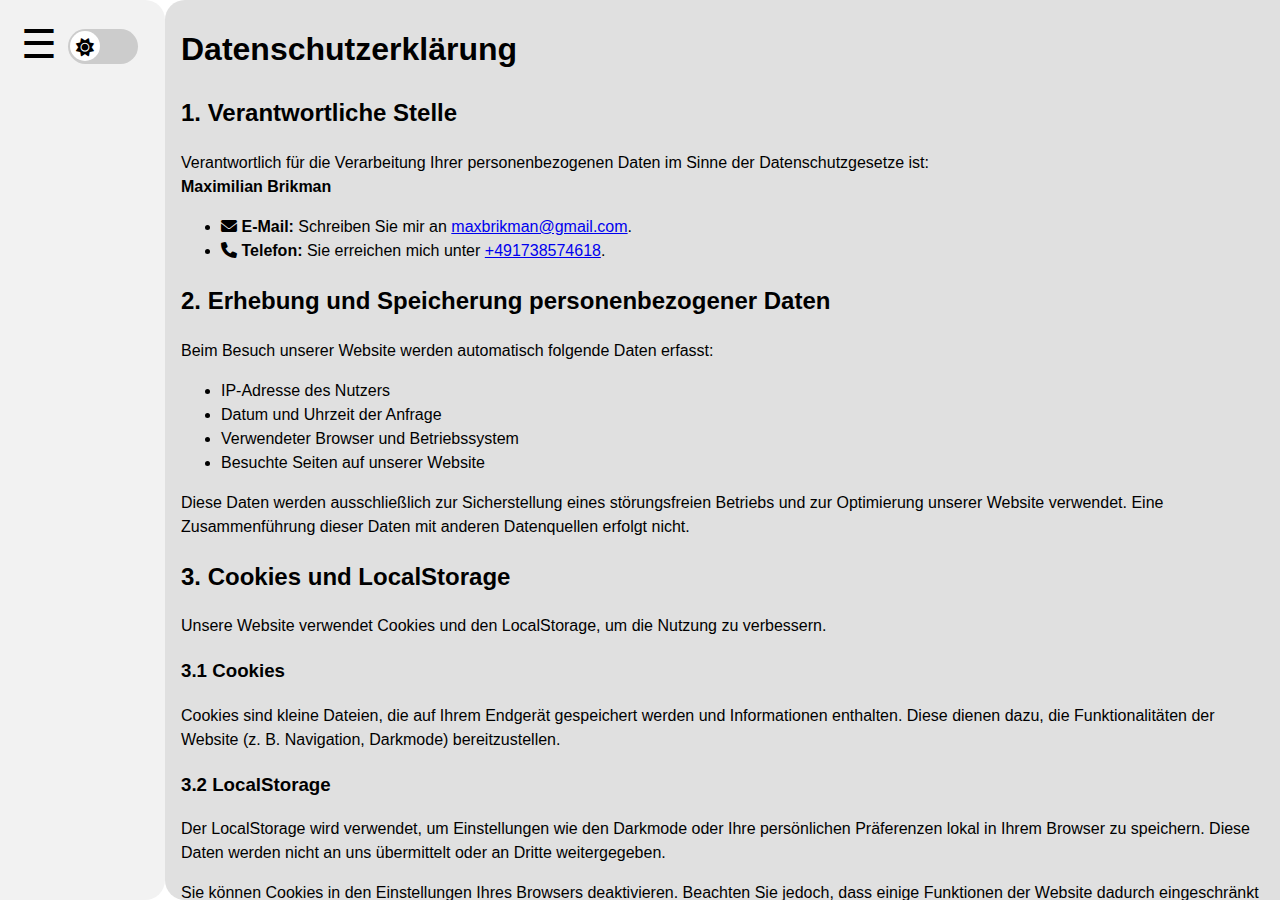
==== datenschutzerklaerung.html @ b14dabdb "Initial commit" ====
<!DOCTYPE html>
<html lang="de">
<head>
    <meta charset="UTF-8">
    <meta name="viewport" content="width=device-width, initial-scale=1.0">
    <title>Datenschutzerklärung</title>
    <link rel="stylesheet" href="css/style.css">
    <link rel="stylesheet" href="https://cdnjs.cloudflare.com/ajax/libs/font-awesome/6.0.0-beta3/css/all.min.css">
    <script src="js/script.js" defer></script>
</head>
<body>
    <div class="sidebar collapsed">
        <button class="sidebar-toggle" id="sidebar-toggle">&#9776;</button>
        <nav>
            <ul>
                <li><a href="index.html">Startseite</a></li>
                <li><a href="notfallverhalten.html">Notfallverhalten</a></li>
                <li><a href="alarmierungsarten.html">Alarmierungsarten</a></li>
                <li><a href="ablauf.html">Ablauf</a></li>
                <li><a href="technik.html">Technik</a></li>
                <li><a href="geschichte.html">Geschichte</a></li>
                <li><a href="weiterentwicklungen.html">Weiterentwicklungen</a></li>
                <li><a href="ressourcen.html">Ressourcen</a></li>
                <li><a href="quellen.html">Quellen</a></li>
                <li><a href="konfiguration.html">Konfiguration</a></li>
                <li><a href="kontakt.html">Kontakt</a></li>
                <li><a href="datenschutzerklaerung.html">Datenschutzerklärung</a></li>
                <li><a href="impressum.html">Impressum</a></li>
            </ul>
        </nav>
    </div>
    
     <div class="darkmode-toggle">
        <div class="toggle-container">
            <div class="toggle-circle"></div>
        </div>
    </div>

    <div class="content">
        <header>
            <h1>Datenschutzerklärung</h1>
        </header>
        <main>
            <section>
                <h2>1. Verantwortliche Stelle</h2>
                <p>
                    Verantwortlich für die Verarbeitung Ihrer personenbezogenen Daten im Sinne der Datenschutzgesetze ist: <br>
                    <strong>Maximilian Brikman</strong>
                    <br>
                    <ul>
                    <li>
                        <i class="fas fa-envelope"></i>
                        <strong>E-Mail:</strong> Schreiben Sie mir an 
                        <a href="mailto:maxbrikman@gmail.com">maxbrikman@gmail.com</a>.
                    </li>
                    <li>
                        <i class="fas fa-phone"></i>
                        <strong>Telefon:</strong> Sie erreichen mich unter 
                        <a href="tel:+491738574618">+491738574618</a>.
                    </li>
                    </ul>
                </p>
            </section>
            <section>
                <h2>2. Erhebung und Speicherung personenbezogener Daten</h2>
                <p>
                    Beim Besuch unserer Website werden automatisch folgende Daten erfasst:
                </p>
                <ul>
                    <li>IP-Adresse des Nutzers</li>
                    <li>Datum und Uhrzeit der Anfrage</li>
                    <li>Verwendeter Browser und Betriebssystem</li>
                    <li>Besuchte Seiten auf unserer Website</li>
                </ul>
                <p>
                    Diese Daten werden ausschließlich zur Sicherstellung eines störungsfreien Betriebs und zur Optimierung unserer Website verwendet. Eine Zusammenführung dieser Daten mit anderen Datenquellen erfolgt nicht.
                </p>
            </section>
            <section>
                <h2>3. Cookies und LocalStorage</h2>
                <p>
                    Unsere Website verwendet Cookies und den LocalStorage, um die Nutzung zu verbessern. 
                </p>
                <h3>3.1 Cookies</h3>
                <p>
                    Cookies sind kleine Dateien, die auf Ihrem Endgerät gespeichert werden und Informationen enthalten. Diese dienen dazu, die Funktionalitäten der Website (z. B. Navigation, Darkmode) bereitzustellen.
                </p>
                <h3>3.2 LocalStorage</h3>
                <p>
                    Der LocalStorage wird verwendet, um Einstellungen wie den Darkmode oder Ihre persönlichen Präferenzen lokal in Ihrem Browser zu speichern. Diese Daten werden nicht an uns übermittelt oder an Dritte weitergegeben.
                </p>
                <p>Sie können Cookies in den Einstellungen Ihres Browsers deaktivieren. Beachten Sie jedoch, dass einige Funktionen der Website dadurch eingeschränkt sein können.</p>
            </section>
            <section>
                <h2>4. Rechte der betroffenen Personen</h2>
                <p>
                    Sie haben folgende Rechte bezüglich Ihrer personenbezogenen Daten:
                </p>
                <ul>
                    <li><strong>Auskunft:</strong> Sie können eine Bestätigung verlangen, ob Daten über Sie verarbeitet werden.</li>
                    <li><strong>Berichtigung:</strong> Sie können die Berichtigung unrichtiger oder unvollständiger Daten verlangen.</li>
                    <li><strong>Löschung:</strong> Sie können die Löschung Ihrer Daten verlangen, sofern keine rechtliche Verpflichtung zur Speicherung besteht.</li>
                    <li><strong>Einschränkung der Verarbeitung:</strong> Sie können die Einschränkung der Verarbeitung Ihrer Daten verlangen.</li>
                    <li><strong>Widerspruch:</strong> Sie können der Verarbeitung Ihrer Daten widersprechen.</li>
                </ul>
                <p>
                    Zur Ausübung Ihrer Rechte können Sie uns über die oben angegebenen Kontaktdaten erreichen.
                </p>
            </section>
            <section>
                <h2>5. Sicherheit</h2>
                <p>
                    Wir setzen technische und organisatorische Maßnahmen ein, um Ihre Daten vor Verlust, Missbrauch und unbefugtem Zugriff zu schützen.
                </p>
            </section>
            <section>
                <h2>6. Änderungen der Datenschutzerklärung</h2>
                <p>
                    Wir behalten uns vor, diese Datenschutzerklärung anzupassen, um stets den aktuellen rechtlichen Anforderungen zu entsprechen oder Änderungen unserer Leistungen umzusetzen.
                </p>
            </section>
        </main>
        <footer>
            <p>⚠️ Diese Webseite ist noch nicht vollständig und enthält möglicherweise Fehler.</p>
            <p>⛔ Keine Haftung für die Inhalte auf dieser Webseite.</p>
        </footer>
    </div>
</body>
</html>
---- css/style.css ----
/* Allgemeines Styling */
body {
    font-family: Arial, sans-serif;
    margin: 0;
    padding: 0;
    line-height: 1.5;
    display: flex;
    height: 100vh; /* Sidebar und Content sollen gleich hoch bleiben */
    transition: background-color 0.6s, color 0.4s;
    background-color: #ffffff; /* Lightmode: Weiß */
    color: #000000; /* Standard-Schriftfarbe */
}

/* Sidebar */
.sidebar {
    width: 330px;
    background: #f2f2f2; /* Lightmode Hintergrund: Helles Grau */
    color: #000000; /* Schriftfarbe in der Sidebar */
    height: 100%; /* Gleiche Höhe wie der Body */
    padding: 15px;
    box-sizing: border-box;
    overflow-y: auto;
    overflow-x: hidden;
    transition: width 0.3s ease, background-color 0.3s;
    border-top-right-radius: 20px;
    border-bottom-right-radius: 20px;
    display: flex;
    flex-direction: column;
    justify-content: flex-start;
    align-items: flex-start;
}

.sidebar.collapsed {
    width: 165px; /* Eingeklappte Sidebar */
}

/* Sidebar Navigation */
.sidebar nav ul {
    list-style-type: none;
    padding: 0;
    margin-top: 65px;
}

.sidebar nav ul li {
    margin-bottom: 15px;
}

.sidebar nav ul li a {
    text-decoration: none;
    color: #000000; /* Menülink-Schriftfarbe */
    display: block;
    padding: 10px 20px;
    background: #e0e0e0; /* Menüeinträge: Helles Grau */
    border-radius: 10px;
    transition: background 0.3s, color 0.3s;
    width: 252.5px; /* Feste Breite für die Menüeinträge */
    margin: 0 auto;
}

/* Menüeinträge ausblenden, wenn Sidebar eingeklappt */
.sidebar.collapsed nav ul li a {
    display: none;
}

.sidebar nav ul li a:hover {
    background: #d0d0d0; /* Hover-Effekt für Menüeinträge */
}

/* Hamburger Icon */
.sidebar-toggle {
    position: absolute;
    top: 20px;
    left: 15px;
    font-size: 40px;
    background: none;
    color: #000000; /* Icon-Farbe */
    border: none;
    cursor: pointer;
    display: inline-block;
    transition: color 0.3s;
}

/* Darkmode Toggle */
.darkmode-toggle {
    position: absolute;
    top: 28.5px;
    left: 230.5px;
    transition: left 0.3s ease;
}

/* Verschiebung des Schalters bei eingeklappter Sidebar */
.sidebar.collapsed ~ .darkmode-toggle {
    left: 67.5px;
}

.toggle-container {
    position: relative;
    width: 70px;
    height: 35px;
    background-color: #ccc;
    border-radius: 35px;
    cursor: pointer;
    transition: background-color 0.3s;
}

/* Darkmode Toggle - Hintergrund im Darkmode */
body.darkmode .toggle-container {
    background-color: #555;
}

.toggle-circle {
    position: absolute;
    width: 30px;
    height: 30px;
    background-color: #fff;
    border-radius: 50%;
    left: 2.25px;
    top: 2.5px;
    transition: left 0.3s, background-color 0.3s;
    display: flex;
    justify-content: center;
    align-items: center;
}

/* Darkmode Toggle - Kreis im Darkmode */
body.darkmode .toggle-circle {
    background-color: #000;
}

.toggle-circle::before {
    content: "\f185"; /* Sonne im Lightmode */
    font-family: "Font Awesome 5 Free";
    font-weight: 900;
    font-size: 18px;
    color: #000;
    transform: translateY(1px); /* Symbol leicht nach unten verschieben */
}

body.darkmode .toggle-circle::before {
    content: "\f186"; /* Mond im Darkmode */
    color: #fff;
}

.toggle-container.dark .toggle-circle {
    left: 37.75px;
}

/* Content */
.content {
    flex: 1; /* Passt sich an den verbleibenden Platz an */
    background-color: #e0e0e0; /* Leicht dunkleres Grau als der Body */
    padding-bottom: 8px;
    padding-left: 16px;
    padding-right: 16px;
    padding-top: 4px;
    border-top-left-radius: 20px;
    border-bottom-left-radius: 20px;
    overflow-y: auto;
    overflow-x: hidden;
    transition: background-color 0.3s;
}

/* Dark Mode */
body.darkmode .sidebar {
    background-color: #2c2c2c; /* Darkmode Sidebar-Hintergrund */
    color: #f4f4f9;
}

body.darkmode .sidebar nav ul li a {
    background-color: #444;
    color: #f4f4f9;
}

body.darkmode .sidebar nav ul li a:hover {
    background-color: #666;
}

body.darkmode .content {
    background-color: #3a3a3a; /* Content Hintergrund im Darkmode */
    color: #f4f4f9;
}

body.darkmode .sidebar-toggle {
    color: #f4f4f9;
}

body.darkmode {
    background-color: #000000;
    color: #ffffff;
}

/* Medien-Container */
.media-container {
    display: flex;
    flex-wrap: wrap;
    gap: 20px;
    justify-content: center;
    align-items: center;
    margin: 20px 0;
}

.media-container img {
    width: 100%;
    max-width: 100%; /* Verhindert, dass die Medien breiter als der Container werden */
    height: auto;
    max-height: auto;
    transition: box-shadow 0.3s ease;
    object-fit: cover;
}

.media-container audio {
    width: 100%;
    max-width: 100%; /* Verhindert, dass die Medien breiter als der Container werden */
    height: auto;
    max-height: auto;
    transition: box-shadow 0.3s ease;
    object-fit: contain;
}

.media-container video {
    width: 100%;
    max-width: 100%; /* Verhindert, dass die Medien breiter als der Container werden */
    height: auto;
    max-height: auto;
    transition: box-shadow 0.3s ease;
    object-fit: cover;
}

.media-container img {
    border: 2px solid orange;
    border-radius: 20px;
    background: linear-gradient(315deg, red, yellow, #F24E1E, #FF4500, orange, yellow, orange, red, #FFB81C, #FFA500, orange, yellow, red);
    box-shadow: 0 4px 2px rgba(0, 0, 0, 0.6);
}

.media-container audio {
    border: 1px solid yellow;
    border-radius: 30px;
    background: linear-gradient(45deg, red, yellow, #F24E1E, #FF4500, #FF4500, orange, red, orange, yellow, #FFB81C, #FFA500, orange, yellow, red);
    box-shadow: 0 4px 2px rgba(0, 0, 0, 0.6);
}

.media-container video {
    border: 2px solid red;
    border-radius: 20px;
    background: linear-gradient(45deg, red, yellow, #F24E1E, #FF4500, orange, yellow, orange, red, #FFB81C, #FFA500, orange, yellow, red);
    box-shadow: 0 4px 2px rgba(0, 0, 0, 0.6);
}

body.darkmode .media-container img,
body.darkmode .media-container audio,
body.darkmode .media-container video {
    box-shadow: 0 4px 2px rgba(255, 255, 255, 0.6);
}
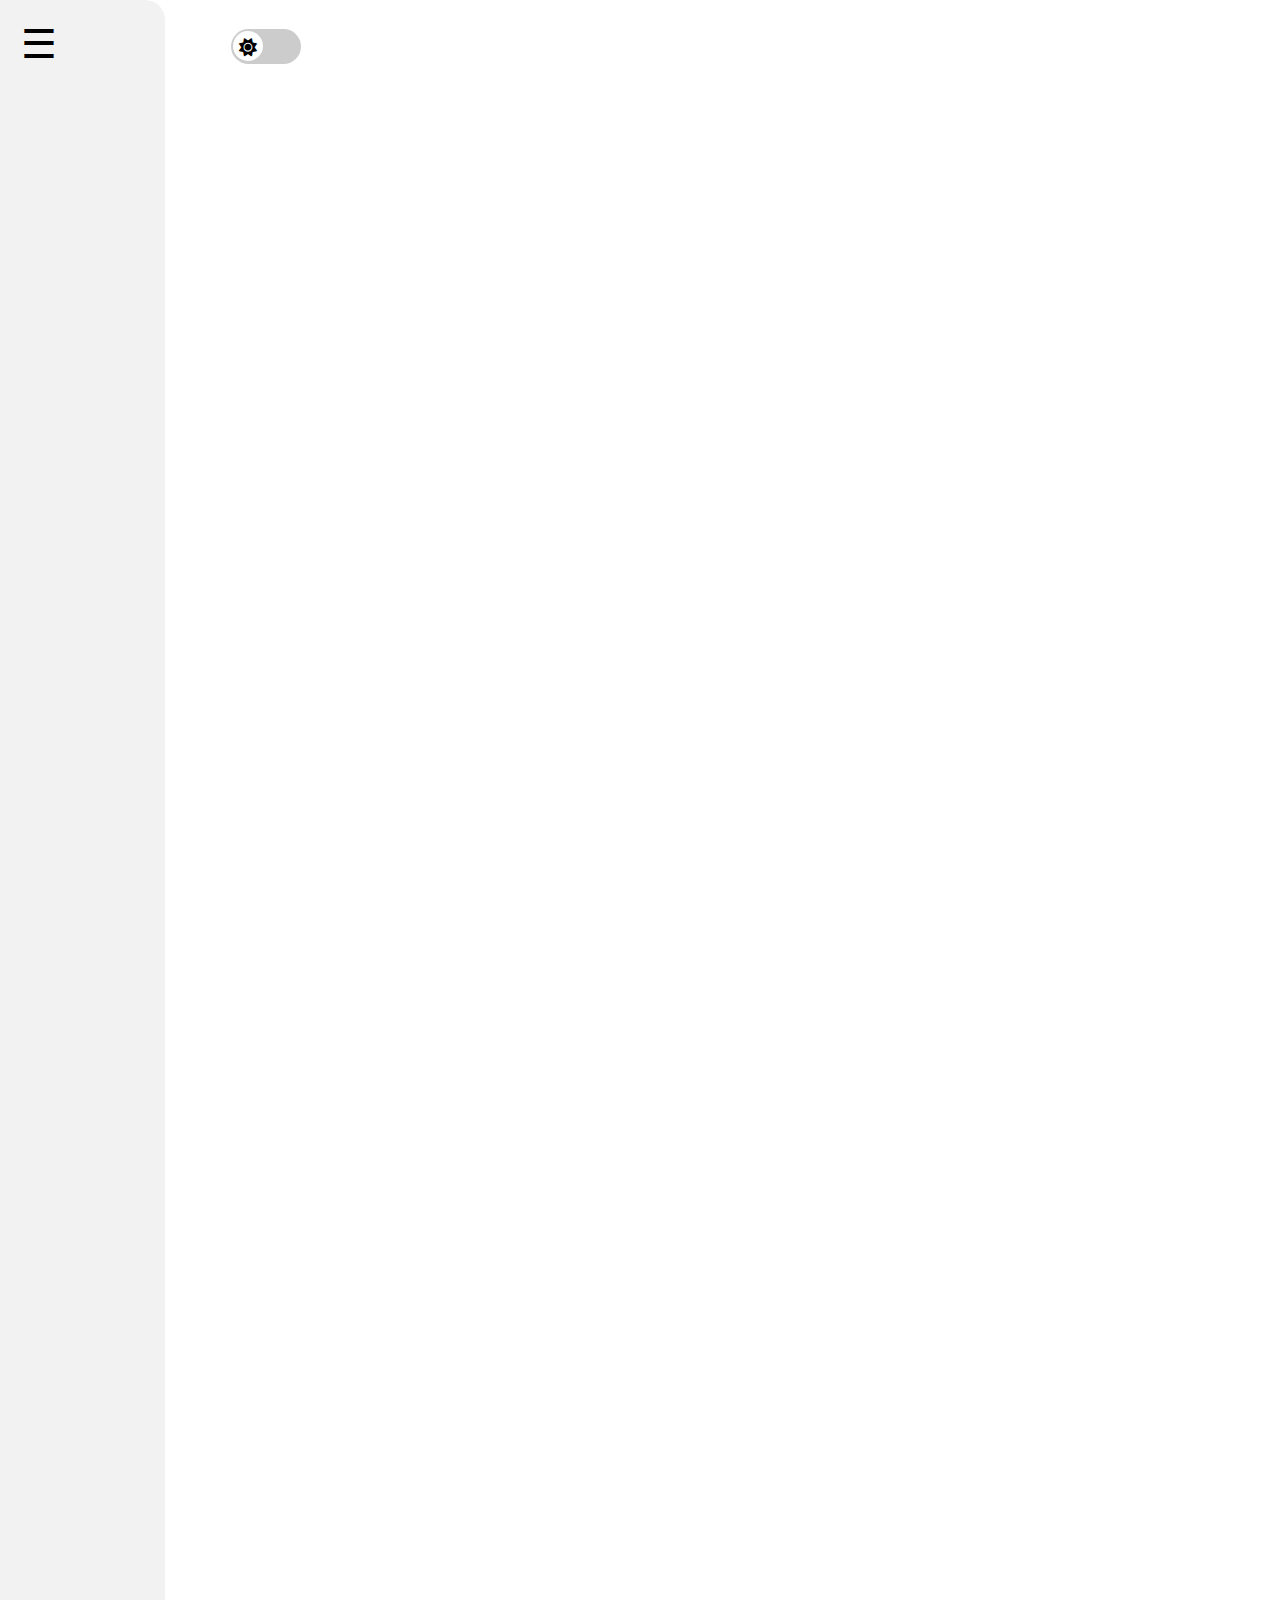
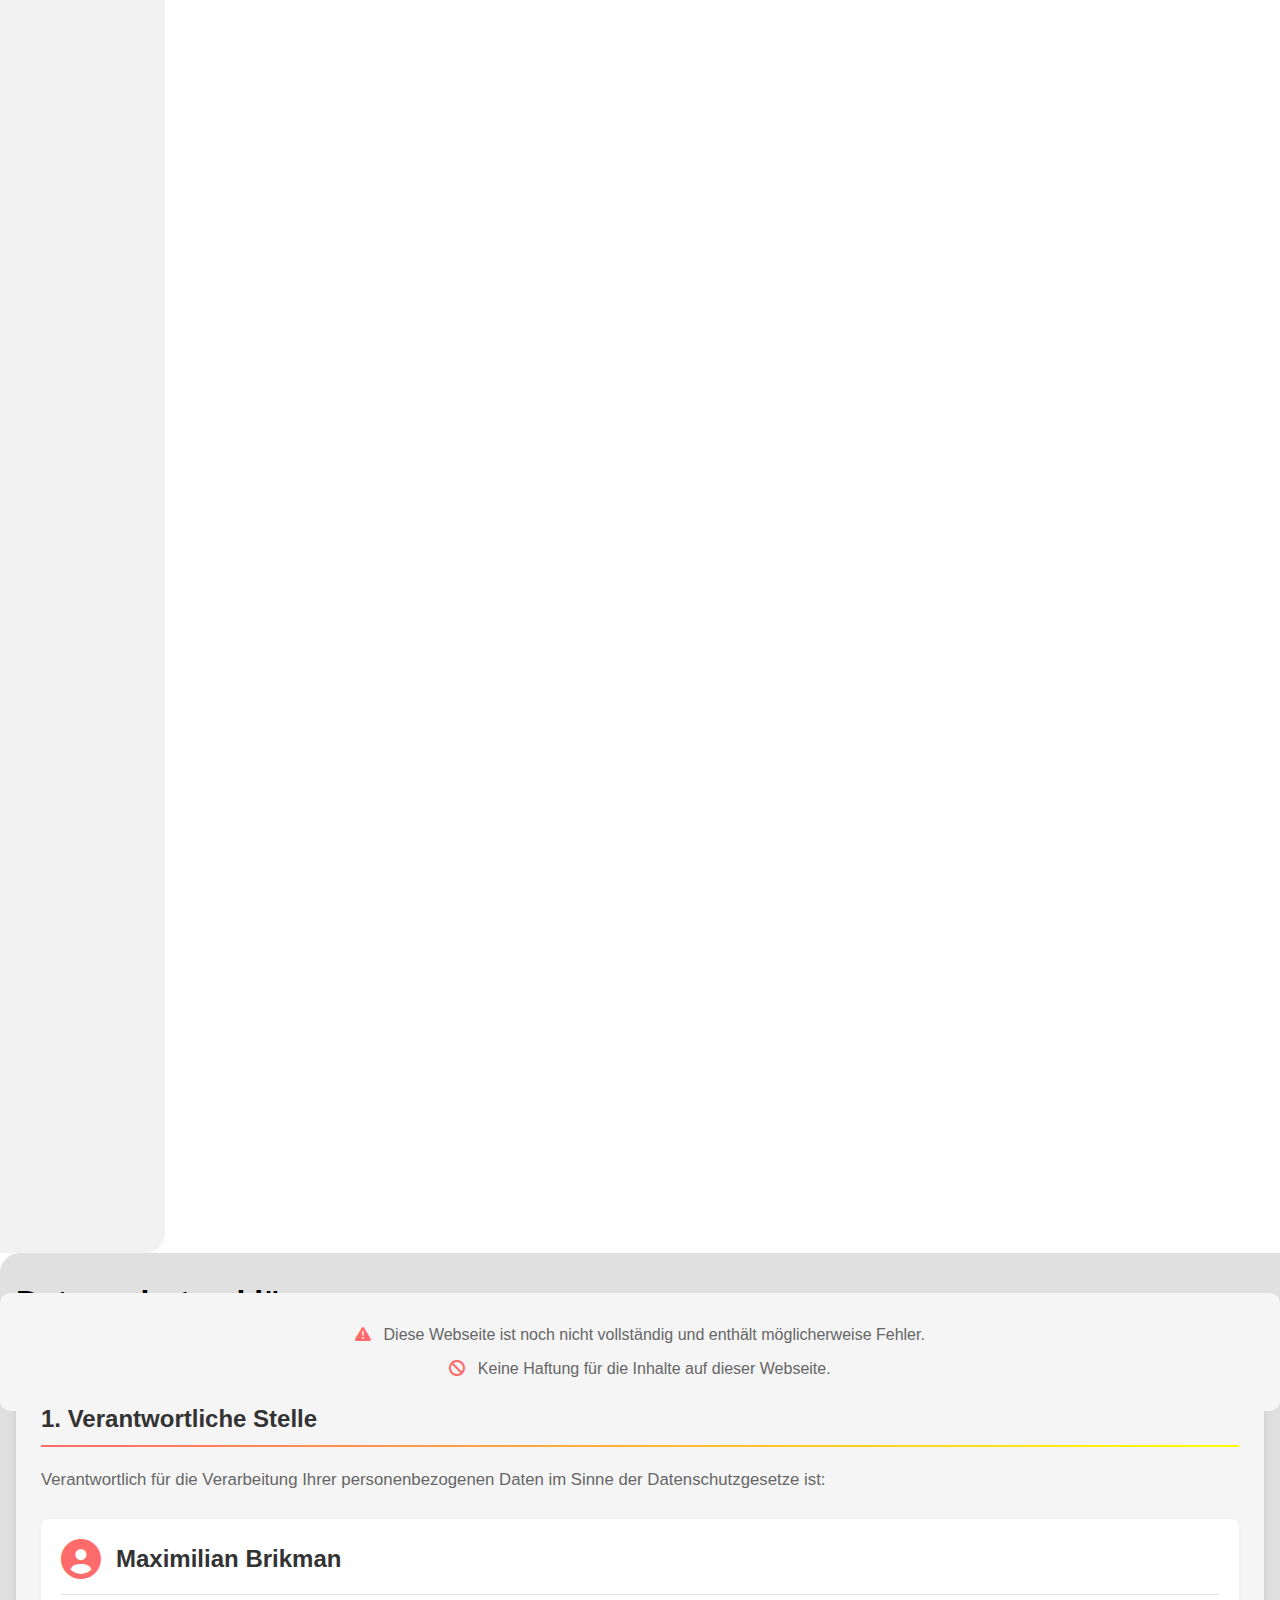
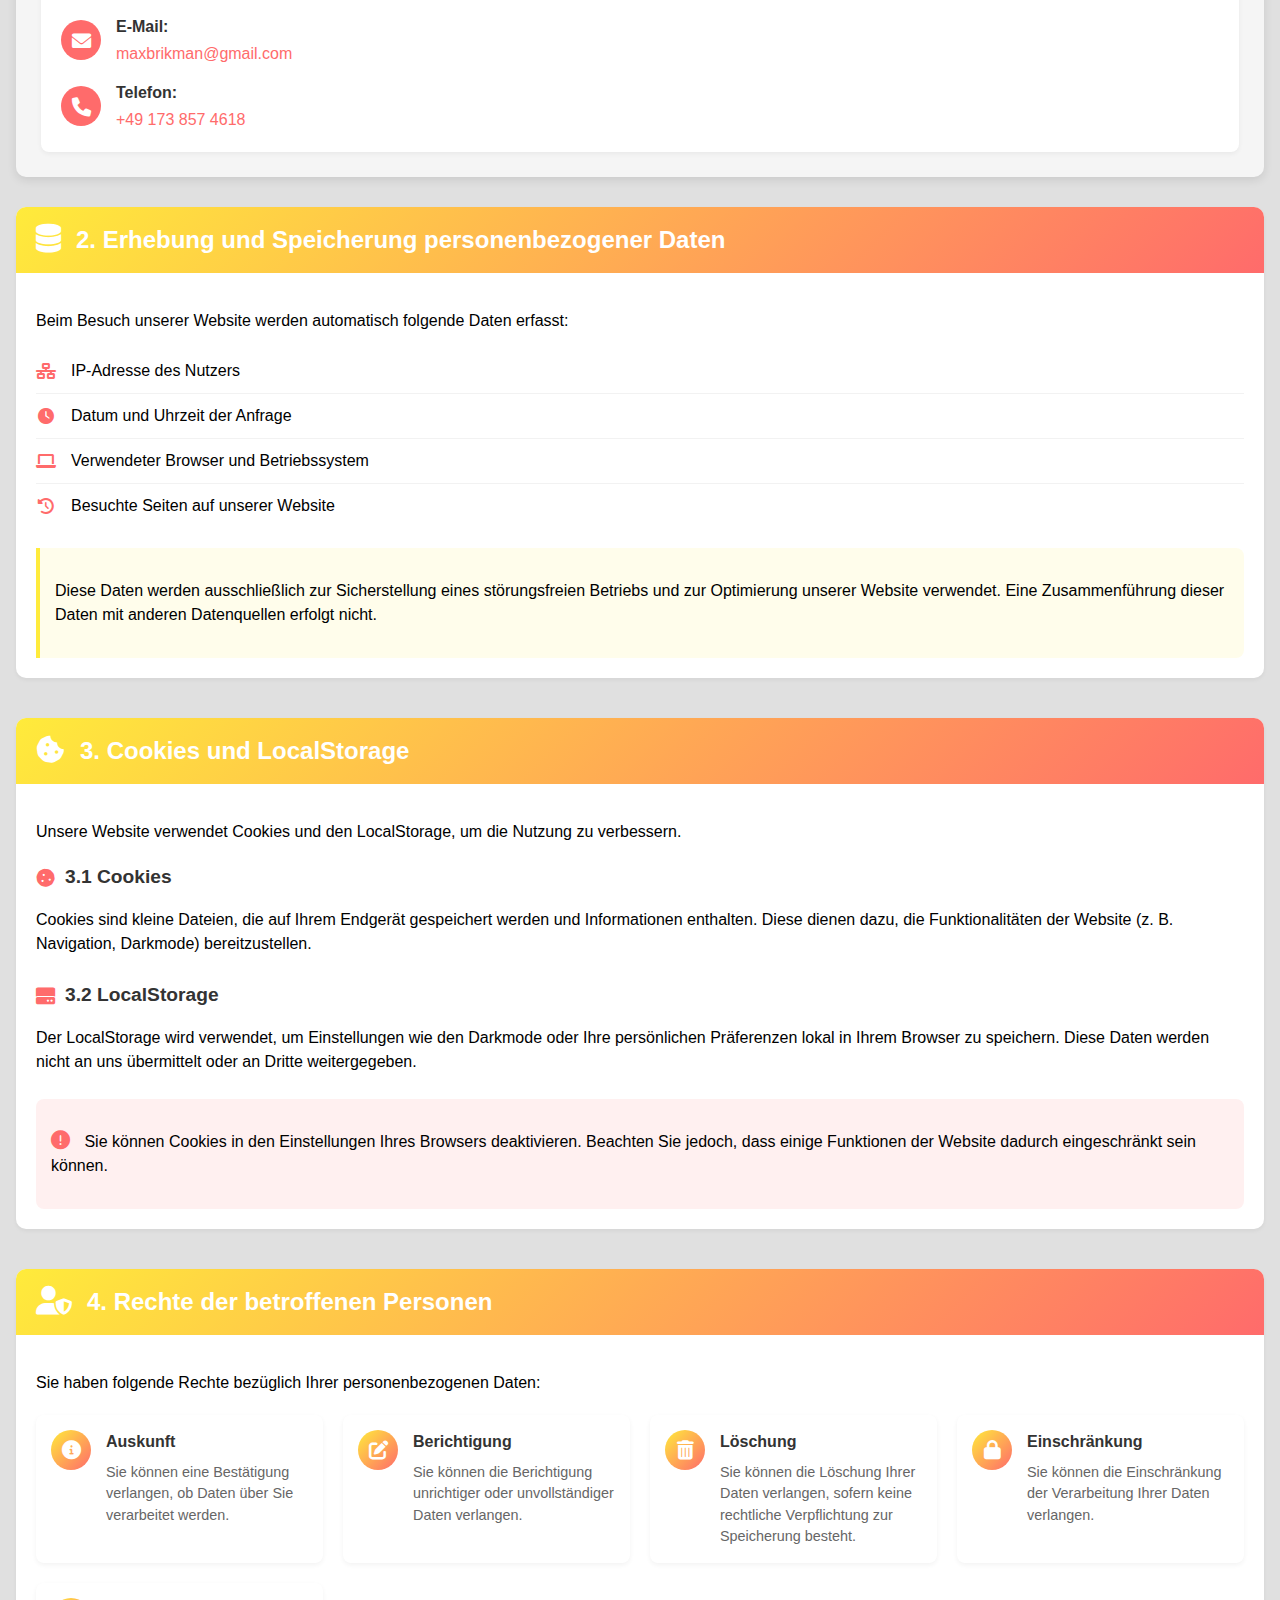
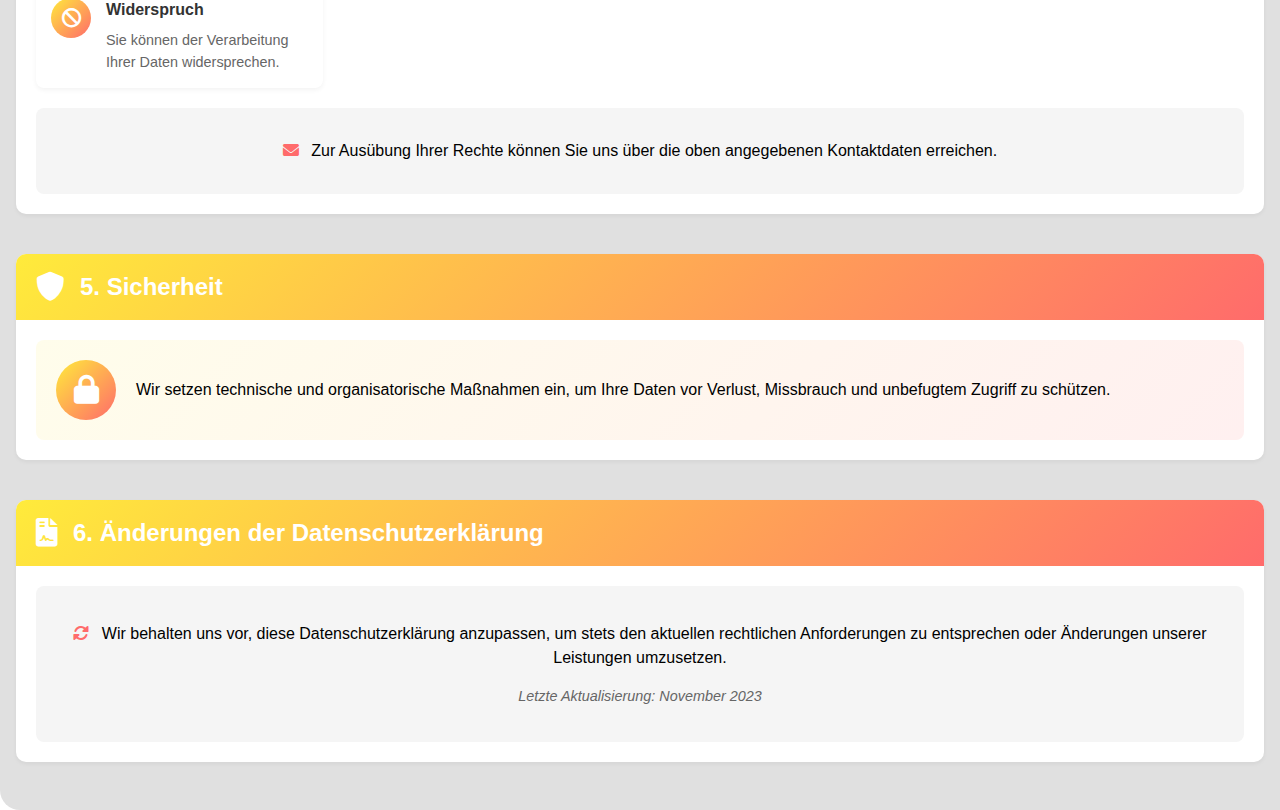
==== commit 9961a1ea: "Datenschutzerklärung Design veränderung" ====
--- a/datenschutzerklaerung.html
+++ b/datenschutzerklaerung.html
@@ -4,126 +4,242 @@
     <meta charset="UTF-8">
     <meta name="viewport" content="width=device-width, initial-scale=1.0">
     <title>Datenschutzerklärung</title>
+    
+    <!-- Styles & Icons -->
     <link rel="stylesheet" href="css/style.css">
     <link rel="stylesheet" href="https://cdnjs.cloudflare.com/ajax/libs/font-awesome/6.0.0-beta3/css/all.min.css">
+    
+    <!-- Scripts -->
     <script src="js/script.js" defer></script>
 </head>
+
 <body>
-    <div class="sidebar collapsed">
-        <button class="sidebar-toggle" id="sidebar-toggle">&#9776;</button>
-        <nav>
-            <ul>
-                <li><a href="index.html">Startseite</a></li>
-                <li><a href="notfallverhalten.html">Notfallverhalten</a></li>
-                <li><a href="alarmierungsarten.html">Alarmierungsarten</a></li>
-                <li><a href="ablauf.html">Ablauf</a></li>
-                <li><a href="technik.html">Technik</a></li>
-                <li><a href="geschichte.html">Geschichte</a></li>
-                <li><a href="weiterentwicklungen.html">Weiterentwicklungen</a></li>
-                <li><a href="ressourcen.html">Ressourcen</a></li>
-                <li><a href="quellen.html">Quellen</a></li>
-                <li><a href="konfiguration.html">Konfiguration</a></li>
-                <li><a href="kontakt.html">Kontakt</a></li>
-                <li><a href="datenschutzerklaerung.html">Datenschutzerklärung</a></li>
-                <li><a href="impressum.html">Impressum</a></li>
-            </ul>
-        </nav>
-    </div>
-    
-     <div class="darkmode-toggle">
+
+    <!-- Darkmode Toggle (kann auch in die Sidebar oder den Header rein) -->
+    <div class="darkmode-toggle">
         <div class="toggle-container">
             <div class="toggle-circle"></div>
         </div>
     </div>
 
-    <div class="content">
-        <header>
-            <h1>Datenschutzerklärung</h1>
-        </header>
-        <main>
-            <section>
-                <h2>1. Verantwortliche Stelle</h2>
-                <p>
-                    Verantwortlich für die Verarbeitung Ihrer personenbezogenen Daten im Sinne der Datenschutzgesetze ist: <br>
-                    <strong>Maximilian Brikman</strong>
-                    <br>
-                    <ul>
-                    <li>
-                        <i class="fas fa-envelope"></i>
-                        <strong>E-Mail:</strong> Schreiben Sie mir an 
-                        <a href="mailto:maxbrikman@gmail.com">maxbrikman@gmail.com</a>.
-                    </li>
-                    <li>
-                        <i class="fas fa-phone"></i>
-                        <strong>Telefon:</strong> Sie erreichen mich unter 
-                        <a href="tel:+491738574618">+491738574618</a>.
-                    </li>
+    <!-- Haupt-Wrapper für Sidebar und Content -->
+    <div class="main-wrapper">
+
+        <!-- Sidebar -->
+        <aside class="sidebar collapsed">
+            <button class="sidebar-toggle" id="sidebar-toggle">&#9776;</button>
+            <nav>
+                <ul>
+                    <li><a href="index.html">Startseite</a></li>
+                    <li><a href="notfallverhalten.html">Notfallverhalten</a></li>
+                    <li><a href="alarmierungsarten.html">Alarmierungsarten</a></li>
+                    <li><a href="ablauf.html">Ablauf</a></li>
+                    <li><a href="technik.html">Technik</a></li>
+                    <li><a href="geschichte.html">Geschichte</a></li>
+                    <li><a href="weiterentwicklungen.html">Weiterentwicklungen</a></li>
+                    <li><a href="ressourcen.html">Ressourcen</a></li>
+                    <li><a href="quellen.html">Quellen</a></li>
+                    <li><a href="konfiguration.html">Konfiguration</a></li>
+                    <li><a href="kontakt.html">Kontakt</a></li>
+                    <li><a href="datenschutzerklaerung.html">Datenschutzerklärung</a></li>
+                    <li><a href="impressum.html">Impressum</a></li>
+                </ul>
+            </nav>
+        </aside>
+
+        <!-- Content-Bereich -->
+        <main class="content">
+
+            <header>
+                <h1>Datenschutzerklärung</h1>
+            </header>
+
+            <!-- Abschnitt 1 -->
+            <section class="contact-info-section">
+                <h2 class="section-title">1. Verantwortliche Stelle</h2>
+
+                <div class="legal-info">
+                    <p>Verantwortlich für die Verarbeitung Ihrer personenbezogenen Daten im Sinne der Datenschutzgesetze ist:</p>
+                </div>
+
+                <div class="contact-card">
+                    <div class="contact-header">
+                        <i class="fas fa-user-circle"></i>
+                        <h3>Maximilian Brikman</h3>
+                    </div>
+
+                    <div class="contact-details">
+                        <div class="contact-item">
+                            <div class="contact-icon">
+                                <i class="fas fa-envelope"></i>
+                            </div>
+                            <div class="contact-text">
+                                <strong>E-Mail:</strong>
+                                <a href="mailto:maxbrikman@gmail.com">maxbrikman@gmail.com</a>
+                            </div>
+                        </div>
+
+                        <div class="contact-item">
+                            <div class="contact-icon">
+                                <i class="fas fa-phone"></i>
+                            </div>
+                            <div class="contact-text">
+                                <strong>Telefon:</strong>
+                                <a href="tel:+491738574618">+49 173 857 4618</a>
+                            </div>
+                        </div>
+                    </div>
+                </div>
+            </section>
+
+            <!-- Abschnitt 2 -->
+            <section class="privacy-section">
+                <div class="section-header">
+                    <i class="fas fa-database"></i>
+                    <h2>2. Erhebung und Speicherung personenbezogener Daten</h2>
+                </div>
+
+                <div class="section-content">
+                    <p>Beim Besuch unserer Website werden automatisch folgende Daten erfasst:</p>
+
+                    <ul class="data-list">
+                        <li><i class="fas fa-network-wired"></i> IP-Adresse des Nutzers</li>
+                        <li><i class="fas fa-clock"></i> Datum und Uhrzeit der Anfrage</li>
+                        <li><i class="fas fa-laptop"></i> Verwendeter Browser und Betriebssystem</li>
+                        <li><i class="fas fa-history"></i> Besuchte Seiten auf unserer Website</li>
                     </ul>
-                </p>
-            </section>
-            <section>
-                <h2>2. Erhebung und Speicherung personenbezogener Daten</h2>
-                <p>
-                    Beim Besuch unserer Website werden automatisch folgende Daten erfasst:
-                </p>
-                <ul>
-                    <li>IP-Adresse des Nutzers</li>
-                    <li>Datum und Uhrzeit der Anfrage</li>
-                    <li>Verwendeter Browser und Betriebssystem</li>
-                    <li>Besuchte Seiten auf unserer Website</li>
-                </ul>
-                <p>
-                    Diese Daten werden ausschließlich zur Sicherstellung eines störungsfreien Betriebs und zur Optimierung unserer Website verwendet. Eine Zusammenführung dieser Daten mit anderen Datenquellen erfolgt nicht.
-                </p>
-            </section>
-            <section>
-                <h2>3. Cookies und LocalStorage</h2>
-                <p>
-                    Unsere Website verwendet Cookies und den LocalStorage, um die Nutzung zu verbessern. 
-                </p>
-                <h3>3.1 Cookies</h3>
-                <p>
-                    Cookies sind kleine Dateien, die auf Ihrem Endgerät gespeichert werden und Informationen enthalten. Diese dienen dazu, die Funktionalitäten der Website (z. B. Navigation, Darkmode) bereitzustellen.
-                </p>
-                <h3>3.2 LocalStorage</h3>
-                <p>
-                    Der LocalStorage wird verwendet, um Einstellungen wie den Darkmode oder Ihre persönlichen Präferenzen lokal in Ihrem Browser zu speichern. Diese Daten werden nicht an uns übermittelt oder an Dritte weitergegeben.
-                </p>
-                <p>Sie können Cookies in den Einstellungen Ihres Browsers deaktivieren. Beachten Sie jedoch, dass einige Funktionen der Website dadurch eingeschränkt sein können.</p>
-            </section>
-            <section>
-                <h2>4. Rechte der betroffenen Personen</h2>
-                <p>
-                    Sie haben folgende Rechte bezüglich Ihrer personenbezogenen Daten:
-                </p>
-                <ul>
-                    <li><strong>Auskunft:</strong> Sie können eine Bestätigung verlangen, ob Daten über Sie verarbeitet werden.</li>
-                    <li><strong>Berichtigung:</strong> Sie können die Berichtigung unrichtiger oder unvollständiger Daten verlangen.</li>
-                    <li><strong>Löschung:</strong> Sie können die Löschung Ihrer Daten verlangen, sofern keine rechtliche Verpflichtung zur Speicherung besteht.</li>
-                    <li><strong>Einschränkung der Verarbeitung:</strong> Sie können die Einschränkung der Verarbeitung Ihrer Daten verlangen.</li>
-                    <li><strong>Widerspruch:</strong> Sie können der Verarbeitung Ihrer Daten widersprechen.</li>
-                </ul>
-                <p>
-                    Zur Ausübung Ihrer Rechte können Sie uns über die oben angegebenen Kontaktdaten erreichen.
-                </p>
-            </section>
-            <section>
-                <h2>5. Sicherheit</h2>
-                <p>
-                    Wir setzen technische und organisatorische Maßnahmen ein, um Ihre Daten vor Verlust, Missbrauch und unbefugtem Zugriff zu schützen.
-                </p>
-            </section>
-            <section>
-                <h2>6. Änderungen der Datenschutzerklärung</h2>
-                <p>
-                    Wir behalten uns vor, diese Datenschutzerklärung anzupassen, um stets den aktuellen rechtlichen Anforderungen zu entsprechen oder Änderungen unserer Leistungen umzusetzen.
-                </p>
-            </section>
+
+                    <div class="info-box">
+                        <p>Diese Daten werden ausschließlich zur Sicherstellung eines störungsfreien Betriebs und zur Optimierung unserer Website verwendet. Eine Zusammenführung dieser Daten mit anderen Datenquellen erfolgt nicht.</p>
+                    </div>
+                </div>
+            </section>
+
+            <!-- Abschnitt 3 -->
+            <section class="privacy-section">
+                <div class="section-header">
+                    <i class="fas fa-cookie-bite"></i>
+                    <h2>3. Cookies und LocalStorage</h2>
+                </div>
+
+                <div class="section-content">
+                    <p>Unsere Website verwendet Cookies und den LocalStorage, um die Nutzung zu verbessern.</p>
+
+                    <div class="subsection">
+                        <h3><i class="fas fa-cookie"></i> 3.1 Cookies</h3>
+                        <p>Cookies sind kleine Dateien, die auf Ihrem Endgerät gespeichert werden und Informationen enthalten. Diese dienen dazu, die Funktionalitäten der Website (z. B. Navigation, Darkmode) bereitzustellen.</p>
+                    </div>
+
+                    <div class="subsection">
+                        <h3><i class="fas fa-hdd"></i> 3.2 LocalStorage</h3>
+                        <p>Der LocalStorage wird verwendet, um Einstellungen wie den Darkmode oder Ihre persönlichen Präferenzen lokal in Ihrem Browser zu speichern. Diese Daten werden nicht an uns übermittelt oder an Dritte weitergegeben.</p>
+                    </div>
+
+                    <div class="alert-box">
+                        <p><i class="fas fa-exclamation-circle"></i> Sie können Cookies in den Einstellungen Ihres Browsers deaktivieren. Beachten Sie jedoch, dass einige Funktionen der Website dadurch eingeschränkt sein können.</p>
+                    </div>
+                </div>
+            </section>
+
+            <!-- Abschnitt 4 -->
+            <section class="privacy-section">
+                <div class="section-header">
+                    <i class="fas fa-user-shield"></i>
+                    <h2>4. Rechte der betroffenen Personen</h2>
+                </div>
+
+                <div class="section-content">
+                    <p>Sie haben folgende Rechte bezüglich Ihrer personenbezogenen Daten:</p>
+
+                    <div class="rights-grid">
+                        <div class="right-item">
+                            <div class="right-icon"><i class="fas fa-info-circle"></i></div>
+                            <div class="right-content">
+                                <h4>Auskunft</h4>
+                                <p>Sie können eine Bestätigung verlangen, ob Daten über Sie verarbeitet werden.</p>
+                            </div>
+                        </div>
+
+                        <div class="right-item">
+                            <div class="right-icon"><i class="fas fa-edit"></i></div>
+                            <div class="right-content">
+                                <h4>Berichtigung</h4>
+                                <p>Sie können die Berichtigung unrichtiger oder unvollständiger Daten verlangen.</p>
+                            </div>
+                        </div>
+
+                        <div class="right-item">
+                            <div class="right-icon"><i class="fas fa-trash-alt"></i></div>
+                            <div class="right-content">
+                                <h4>Löschung</h4>
+                                <p>Sie können die Löschung Ihrer Daten verlangen, sofern keine rechtliche Verpflichtung zur Speicherung besteht.</p>
+                            </div>
+                        </div>
+
+                        <div class="right-item">
+                            <div class="right-icon"><i class="fas fa-lock"></i></div>
+                            <div class="right-content">
+                                <h4>Einschränkung</h4>
+                                <p>Sie können die Einschränkung der Verarbeitung Ihrer Daten verlangen.</p>
+                            </div>
+                        </div>
+
+                        <div class="right-item">
+                            <div class="right-icon"><i class="fas fa-ban"></i></div>
+                            <div class="right-content">
+                                <h4>Widerspruch</h4>
+                                <p>Sie können der Verarbeitung Ihrer Daten widersprechen.</p>
+                            </div>
+                        </div>
+                    </div>
+
+                    <div class="contact-note">
+                        <p><i class="fas fa-envelope"></i> Zur Ausübung Ihrer Rechte können Sie uns über die oben angegebenen Kontaktdaten erreichen.</p>
+                    </div>
+                </div>
+            </section>
+
+            <!-- Abschnitt 5 -->
+            <section class="privacy-section">
+                <div class="section-header">
+                    <i class="fas fa-shield-alt"></i>
+                    <h2>5. Sicherheit</h2>
+                </div>
+
+                <div class="section-content">
+                    <div class="security-box">
+                        <div class="security-icon"><i class="fas fa-lock"></i></div>
+                        <p>Wir setzen technische und organisatorische Maßnahmen ein, um Ihre Daten vor Verlust, Missbrauch und unbefugtem Zugriff zu schützen.</p>
+                    </div>
+                </div>
+            </section>
+
+            <!-- Abschnitt 6 -->
+            <section class="privacy-section">
+                <div class="section-header">
+                    <i class="fas fa-file-contract"></i>
+                    <h2>6. Änderungen der Datenschutzerklärung</h2>
+                </div>
+
+                <div class="section-content">
+                    <div class="update-box">
+                        <p><i class="fas fa-sync-alt"></i> Wir behalten uns vor, diese Datenschutzerklärung anzupassen, um stets den aktuellen rechtlichen Anforderungen zu entsprechen oder Änderungen unserer Leistungen umzusetzen.</p>
+                        <p class="update-date">Letzte Aktualisierung: November 2023</p>
+                    </div>
+                </div>
+            </section>
+
         </main>
-        <footer>
-            <p>⚠️ Diese Webseite ist noch nicht vollständig und enthält möglicherweise Fehler.</p>
-            <p>⛔ Keine Haftung für die Inhalte auf dieser Webseite.</p>
-        </footer>
-    </div>
+
+    </div> <!-- Ende main-wrapper -->
+
+    <!-- Footer unterhalb vom main-wrapper -->
+    <footer class="site-footer">
+        <div class="footer-content">
+            <p><i class="fas fa-exclamation-triangle"></i> Diese Webseite ist noch nicht vollständig und enthält möglicherweise Fehler.</p>
+            <p><i class="fas fa-ban"></i> Keine Haftung für die Inhalte auf dieser Webseite.</p>
+        </div>
+    </footer>
+
 </body>
 </html>
--- a/css/style.css
+++ b/css/style.css
@@ -1,15 +1,21 @@
 /* Allgemeines Styling */
+html, body {
+    height: 100%;
+    margin: 0;
+}
+
 body {
+    display: flex;
+    flex-direction: column;
+    min-height: 100vh;
     font-family: Arial, sans-serif;
-    margin: 0;
     padding: 0;
     line-height: 1.5;
-    display: flex;
-    height: 100vh; /* Sidebar und Content sollen gleich hoch bleiben */
     transition: background-color 0.6s, color 0.4s;
     background-color: #ffffff; /* Lightmode: Weiß */
     color: #000000; /* Standard-Schriftfarbe */
 }
+
 
 /* Sidebar */
 .sidebar {
@@ -147,8 +153,8 @@
 
 /* Content */
 .content {
-    flex: 1; /* Passt sich an den verbleibenden Platz an */
-    background-color: #e0e0e0; /* Leicht dunkleres Grau als der Body */
+    flex: 1 0 auto; /* Hauptinhalt nimmt den restlichen Platz ein */
+    background-color: #e0e0e0;
     padding-bottom: 8px;
     padding-left: 16px;
     padding-right: 16px;
@@ -160,6 +166,7 @@
     transition: background-color 0.3s;
 }
 
+
 /* Dark Mode */
 body.darkmode .sidebar {
     background-color: #2c2c2c; /* Darkmode Sidebar-Hintergrund */
@@ -252,3 +259,710 @@
 body.darkmode .media-container video {
     box-shadow: 0 4px 2px rgba(255, 255, 255, 0.6);
 }
+
+.dev-team-container {
+    margin-top: 40px;
+    padding: 20px;
+    background-color: var(--secondary-bg-color, #f5f5f5);
+    border-radius: 8px;
+    box-shadow: 0 2px 5px rgba(0,0,0,0.1);
+}
+
+.dev-team-container h3 {
+    text-align: center;
+    margin-bottom: 20px;
+    color: var(--primary-text-color, #333);
+}
+
+.dev-profiles {
+    display: flex;
+    flex-wrap: wrap;
+    justify-content: center;
+    gap: 20px;
+}
+
+.dev-profile {
+    flex: 1;
+    min-width: 250px;
+    max-width: 300px;
+    padding: 15px;
+    background-color: var(--main-bg-color, #fff);
+    border-radius: 8px;
+    box-shadow: 0 2px 4px rgba(0,0,0,0.05);
+    text-align: center;
+    transition: transform 0.3s ease;
+}
+
+.dev-profile:hover {
+    transform: translateY(-5px);
+}
+
+.dev-avatar {
+    width: 100px;
+    height: 100px;
+    border-radius: 50%;
+    object-fit: cover;
+    margin: 0 auto 15px;
+    border: 3px solid var(--accent-color, #ff6b6b);
+}
+
+.dev-profile h4 {
+    margin: 0 0 5px;
+    color: var(--primary-text-color, #333);
+}
+
+.dev-role {
+    font-weight: bold;
+    color: var(--accent-color, #ff6b6b);
+    margin: 5px 0;
+}
+
+.dev-info {
+    font-size: 0.9em;
+    margin: 10px 0;
+    color: var(--secondary-text-color, #666);
+}
+
+.dev-social {
+    margin-top: 15px;
+}
+
+.dev-social a {
+    display: inline-block;
+    margin: 0 5px;
+    color: var(--primary-text-color, #333);
+    font-size: 1.2em;
+    transition: color 0.3s ease;
+}
+
+.dev-social a:hover {
+    color: var(--accent-color, #ff6b6b);
+}
+
+/* Responsive adjustments */
+@media (max-width: 768px) {
+    .dev-profiles {
+        flex-direction: column;
+        align-items: center;
+    }
+    
+    .dev-profile {
+        width: 100%;
+        max-width: 100%;
+    }
+}
+
+/* dark mode style footer# */
+
+/* Developer Team Section with Dark Mode Support */
+:root {
+    --accent-color: #ff6b6b;
+    --primary-text-color: #333;
+    --secondary-text-color: #666;
+    --main-bg-color: #fff;
+    --secondary-bg-color: #f5f5f5;
+    --card-shadow: 0 2px 4px rgba(0,0,0,0.05);
+    --container-shadow: 0 2px 5px rgba(0,0,0,0.1);
+}
+
+body.darkmode {
+    --accent-color: #ff8585;
+    --primary-text-color: #f4f4f9;
+    --secondary-text-color: #cccccc;
+    --main-bg-color: #2c2c2c;
+    --secondary-bg-color: #444444;
+    --card-shadow: 0 2px 4px rgba(0,0,0,0.2);
+    --container-shadow: 0 2px 5px rgba(255,255,255,0.05);
+}
+
+.dev-team-container {
+    margin-top: 40px;
+    padding: 20px;
+    background-color: var(--secondary-bg-color);
+    border-radius: 8px;
+    box-shadow: var(--container-shadow);
+    transition: background-color 0.3s, box-shadow 0.3s;
+}
+
+.dev-team-container h3 {
+    text-align: center;
+    margin-bottom: 20px;
+    color: var(--primary-text-color);
+    transition: color 0.3s;
+}
+
+.dev-profiles {
+    display: flex;
+    flex-wrap: wrap;
+    justify-content: center;
+    gap: 20px;
+}
+
+.dev-profile {
+    flex: 1;
+    min-width: 250px;
+    max-width: 300px;
+    padding: 15px;
+    background-color: var(--main-bg-color);
+    border-radius: 8px;
+    box-shadow: var(--card-shadow);
+    text-align: center;
+    transition: transform 0.3s ease, background-color 0.3s, box-shadow 0.3s;
+}
+
+.dev-profile:hover {
+    transform: translateY(-5px);
+    box-shadow: 0 5px 15px rgba(0,0,0,0.1);
+}
+
+body.darkmode .dev-profile:hover {
+    box-shadow: 0 5px 15px rgba(0,0,0,0.3);
+}
+
+.dev-avatar {
+    width: 100px;
+    height: 100px;
+    border-radius: 50%;
+    object-fit: cover;
+    margin: 0 auto 15px;
+    border: 3px solid var(--accent-color);
+    transition: border-color 0.3s;
+}
+
+.dev-profile h4 {
+    margin: 0 0 5px;
+    color: var(--primary-text-color);
+    transition: color 0.3s;
+}
+
+.dev-role {
+    font-weight: bold;
+    color: var(--accent-color);
+    margin: 5px 0;
+    transition: color 0.3s;
+}
+
+.dev-info {
+    font-size: 0.9em;
+    margin: 10px 0;
+    color: var(--secondary-text-color);
+    transition: color 0.3s;
+}
+
+.dev-social {
+    margin-top: 15px;
+}
+
+.dev-social a {
+    display: inline-block;
+    margin: 0 5px;
+    color: var(--primary-text-color);
+    font-size: 1.2em;
+    transition: color 0.3s ease;
+}
+
+.dev-social a:hover {
+    color: var(--accent-color);
+}
+
+/* Responsive adjustments */
+@media (max-width: 768px) {
+    .dev-profiles {
+        flex-direction: column;
+        align-items: center;
+    }
+    
+    .dev-profile {
+        width: 100%;
+        max-width: 100%;
+    }
+}
+.centered-text {
+    text-align: center;
+}
+
+/* Cookie */
+.cookie-consent {
+    position: fixed;
+    bottom: 0;
+    left: 0;
+    right: 0;
+    background-color: #333;
+    color: white;
+    padding: 15px;
+    text-align: center;
+    display: none; /* Standardmäßig versteckt */
+}
+.cookie-consent p {
+    margin: 0;
+    display: inline;
+}
+.cookie-consent button {
+    margin-left: 10px;
+    padding: 5px 10px;
+    background-color: #4CAF50;
+    color: white;
+    border: none;
+    cursor: pointer;
+}
+.cookie-consent button:hover {
+    background-color: #45a049;
+}
+/* Dark Mode Styles for Cookie Consent */
+body.darkmode .cookie-consent {
+    background-color: #ccc; /* Darker background for dark mode */
+    color: #000000; /* Light text color for dark mode */
+}
+
+
+/* Impressum Style */
+.contact-info-section {
+    padding: 25px;
+    border-radius: 10px;
+    background-color: var(--secondary-bg-color, #f5f5f5);
+    box-shadow: 0 3px 10px rgba(0, 0, 0, 0.1);
+    margin: 30px 0;
+    transition: background-color 0.3s, box-shadow 0.3s;
+}
+
+body.darkmode .contact-info-section {
+    background-color: var(--secondary-bg-color, #444);
+    box-shadow: 0 3px 10px rgba(0, 0, 0, 0.3);
+}
+.section-title {
+    color: var(--primary-text-color, #333);
+    padding-bottom: 10px;
+    margin-bottom: 20px;
+    position: relative;
+    transition: color 0.3s, border-color 0.3s;
+}
+
+.section-title::after {
+    content: "";
+    position: absolute;
+    left: 0;
+    bottom: 0;
+    width: 100%;
+    height: 2px; /* Höhe wie border-bottom */
+    background: linear-gradient(to right, #ff6b6b, yellow);
+}
+
+.legal-info {
+    margin-bottom: 25px;
+}
+
+.legal-info p {
+    font-size: 1.05em;
+    line-height: 1.6;
+    color: var(--secondary-text-color, #666);
+    transition: color 0.3s;
+}
+
+.contact-card {
+    background-color: var(--main-bg-color, #fff);
+    border-radius: 8px;
+    padding: 20px;
+    box-shadow: 0 2px 5px rgba(0, 0, 0, 0.05);
+    transition: background-color 0.3s, box-shadow 0.3s;
+}
+
+body.darkmode .contact-card {
+    background-color: var(--main-bg-color, #2c2c2c);
+    box-shadow: 0 2px 5px rgba(0, 0, 0, 0.2);
+}
+
+.contact-header {
+    display: flex;
+    align-items: center;
+    margin-bottom: 20px;
+    border-bottom: 1px solid rgba(0, 0, 0, 0.1);
+    padding-bottom: 15px;
+}
+
+body.darkmode .contact-header {
+    border-bottom: 1px solid rgba(255, 255, 255, 0.1);
+}
+
+.contact-header i {
+    font-size: 2.5em;
+    color: var(--accent-color, #ff6b6b);
+    margin-right: 15px;
+    transition: color 0.3s;
+}
+
+.contact-header h3 {
+    font-size: 1.5em;
+    color: var(--primary-text-color, #333);
+    margin: 0;
+    transition: color 0.3s;
+}
+
+.contact-details {
+    display: flex;
+    flex-direction: column;
+    gap: 15px;
+}
+
+.contact-item {
+    display: flex;
+    align-items: center;
+}
+
+.contact-icon {
+    width: 40px;
+    height: 40px;
+    background-color: var(--accent-color, #ff6b6b);
+    border-radius: 50%;
+    display: flex;
+    justify-content: center;
+    align-items: center;
+    margin-right: 15px;
+    transition: background-color 0.3s;
+}
+
+.contact-icon i {
+    color: white;
+    font-size: 1.2em;
+}
+
+.contact-text {
+    flex: 1;
+}
+
+.contact-text strong {
+    display: block;
+    margin-bottom: 3px;
+    color: var(--primary-text-color, #333);
+    transition: color 0.3s;
+}
+
+.contact-text a {
+    color: var(--accent-color, #ff6b6b);
+    text-decoration: none;
+    transition: color 0.3s;
+}
+
+.contact-text a:hover {
+    text-decoration: underline;
+    color: var(--accent-color-hover, #e05555);
+}
+
+/* Responsive adjustments */
+@media (max-width: 768px) {
+    .contact-item {
+        flex-direction: column;
+        align-items: flex-start;
+    }
+    
+    .contact-icon {
+        margin-bottom: 10px;
+    }
+}
+/* Privacy Policy Styling */
+.privacy-policy-container {
+    max-width: 900px;
+    margin: 0 auto;
+    padding: 20px;
+}
+
+.privacy-section {
+    margin-bottom: 40px;
+    background-color: var(--main-bg-color, #fff);
+    border-radius: 10px;
+    box-shadow: var(--card-shadow, 0 2px 10px rgba(0,0,0,0.05));
+    overflow: hidden;
+    transition: transform 0.3s, box-shadow 0.3s;
+}
+
+.privacy-section:hover {
+    transform: translateY(-5px);
+    box-shadow: 0 5px 15px rgba(0,0,0,0.1);
+}
+
+body.darkmode .privacy-section:hover {
+    box-shadow: 0 5px 15px rgba(0,0,0,0.3);
+}
+
+.section-header {
+    display: flex;
+    align-items: center;
+    padding: 15px 20px;
+    background: linear-gradient(135deg, #ffeb3b, #ff6b6b);
+    color: white;
+}
+
+.section-header i {
+    font-size: 1.8em;
+    margin-right: 15px;
+}
+
+.section-header h2 {
+    margin: 0;
+    font-size: 1.5em;
+}
+
+.section-content {
+    padding: 20px;
+}
+
+.intro-text {
+    font-size: 1.1em;
+    margin-bottom: 20px;
+    color: var(--primary-text-color, #333);
+}
+
+/* Data List Styling */
+.data-list-container {
+    background-color: var(--secondary-bg-color, #f5f5f5);
+    border-radius: 8px;
+    padding: 15px 20px;
+    margin-bottom: 20px;
+}
+
+.data-list {
+    list-style-type: none;
+    padding: 0;
+    margin: 0;
+}
+
+.data-list li {
+    padding: 10px 0;
+    border-bottom: 1px solid rgba(0,0,0,0.05);
+    display: flex;
+    align-items: center;
+}
+
+.data-list li:last-child {
+    border-bottom: none;
+}
+
+.data-list li i {
+    margin-right: 15px;
+    color: var(--accent-color, #ff6b6b);
+    width: 20px;
+    text-align: center;
+}
+
+/* Info Box */
+.info-box {
+    background-color: rgba(255, 235, 59, 0.1);
+    border-left: 4px solid #ffeb3b;
+    padding: 15px;
+    border-radius: 0 8px 8px 0;
+    margin-top: 20px;
+}
+
+/* Subsections */
+.subsection {
+    margin-bottom: 25px;
+}
+
+.subsection h3 {
+    color: var(--primary-text-color, #333);
+    font-size: 1.2em;
+    margin-bottom: 10px;
+    display: flex;
+    align-items: center;
+}
+
+.subsection h3 i {
+    margin-right: 10px;
+    color: var(--accent-color, #ff6b6b);
+}
+
+/* Alert Box */
+.alert-box {
+    background-color: rgba(255, 107, 107, 0.1);
+    border-radius: 8px;
+    padding: 15px;
+    margin-top: 20px;
+    display: flex;
+    align-items: center;
+}
+
+.alert-box i {
+    color: var(--accent-color, #ff6b6b);
+    font-size: 1.2em;
+    margin-right: 10px;
+}
+
+/* Rights Grid */
+.rights-grid {
+    display: grid;
+    grid-template-columns: repeat(auto-fill, minmax(250px, 1fr));
+    gap: 20px;
+    margin: 20px 0;
+}
+
+.right-item {
+    background: var(--main-bg-color, #fff);
+    border-radius: 8px;
+    padding: 15px;
+    box-shadow: 0 2px 5px rgba(0,0,0,0.05);
+    display: flex;
+    align-items: flex-start;
+    transition: transform 0.3s;
+}
+
+.right-item:hover {
+    transform: translateY(-3px);
+}
+
+.right-icon {
+    background: linear-gradient(135deg, #ffeb3b, #ff6b6b);
+    width: 40px;
+    height: 40px;
+    border-radius: 50%;
+    display: flex;
+    justify-content: center;
+    align-items: center;
+    margin-right: 15px;
+    flex-shrink: 0;
+}
+
+.right-icon i {
+    color: white;
+    font-size: 1.2em;
+}
+
+.right-content {
+    flex: 1;
+}
+
+.right-content h4 {
+    margin: 0 0 8px 0;
+    color: var(--primary-text-color, #333);
+}
+
+.right-content p {
+    margin: 0;
+    font-size: 0.9em;
+    color: var(--secondary-text-color, #666);
+}
+
+/* Contact Note */
+.contact-note {
+    background-color: var(--secondary-bg-color, #f5f5f5);
+    border-radius: 8px;
+    padding: 15px;
+    margin-top: 20px;
+    text-align: center;
+}
+
+.contact-note i {
+    color: var(--accent-color, #ff6b6b);
+    margin-right: 8px;
+}
+
+/* Security Box */
+.security-box {
+    display: flex;
+    align-items: center;
+    background: linear-gradient(135deg, rgba(255, 235, 59, 0.1), rgba(255, 107, 107, 0.1));
+    border-radius: 8px;
+    padding: 20px;
+}
+
+.security-icon {
+    width: 60px;
+    height: 60px;
+    background: linear-gradient(135deg, #ffeb3b, #ff6b6b);
+    border-radius: 50%;
+    display: flex;
+    justify-content: center;
+    align-items: center;
+    margin-right: 20px;
+    flex-shrink: 0;
+}
+
+.security-icon i {
+    color: white;
+    font-size: 1.8em;
+}
+
+/* Update Box */
+.update-box {
+    background-color: var(--secondary-bg-color, #f5f5f5);
+    border-radius: 8px;
+    padding: 20px;
+    text-align: center;
+}
+
+.update-box i {
+    color: var(--accent-color, #ff6b6b);
+    margin-right: 8px;
+}
+
+.update-date {
+    margin-top: 15px;
+    font-style: italic;
+    color: var(--secondary-text-color, #666);
+    font-size: 0.9em;
+}
+
+/* Footer */
+.site-footer {
+    background-color: var(--secondary-bg-color, #f5f5f5);
+    padding: 20px;
+    text-align: center;
+    margin-top: 40px;
+    border-radius: 10px;
+}
+
+.footer-content p {
+    margin: 10px 0;
+    color: var(--secondary-text-color, #666);
+}
+
+.footer-content i {
+    color: var(--accent-color, #ff6b6b);
+    margin-right: 8px;
+}
+
+/* Dark Mode Adjustments */
+body.darkmode .data-list-container {
+    background-color: rgba(255, 255, 255, 0.05);
+}
+
+body.darkmode .data-list li {
+    border-bottom-color: rgba(255, 255, 255, 0.05);
+}
+
+body.darkmode .info-box {
+    background-color: rgba(255, 235, 59, 0.05);
+}
+
+body.darkmode .alert-box {
+    background-color: rgba(255, 107, 107, 0.05);
+}
+
+body.darkmode .right-item {
+    background-color: var(--main-bg-color, #2c2c2c);
+    box-shadow: 0 2px 5px rgba(0, 0, 0, 0.2);
+}
+
+/* Responsive Adjustments */
+@media (max-width: 768px) {
+    .rights-grid {
+        grid-template-columns: 1fr;
+    }
+    
+    .security-box {
+        flex-direction: column;
+        text-align: center;
+    }
+    
+    .security-icon {
+        margin: 0 0 15px 0;
+    }
+    
+    .section-header {
+        flex-direction: column;
+        text-align: center;
+        padding: 15px;
+    }
+    
+    .section-header i {
+        margin: 0 0 10px 0;
+    }
+}
